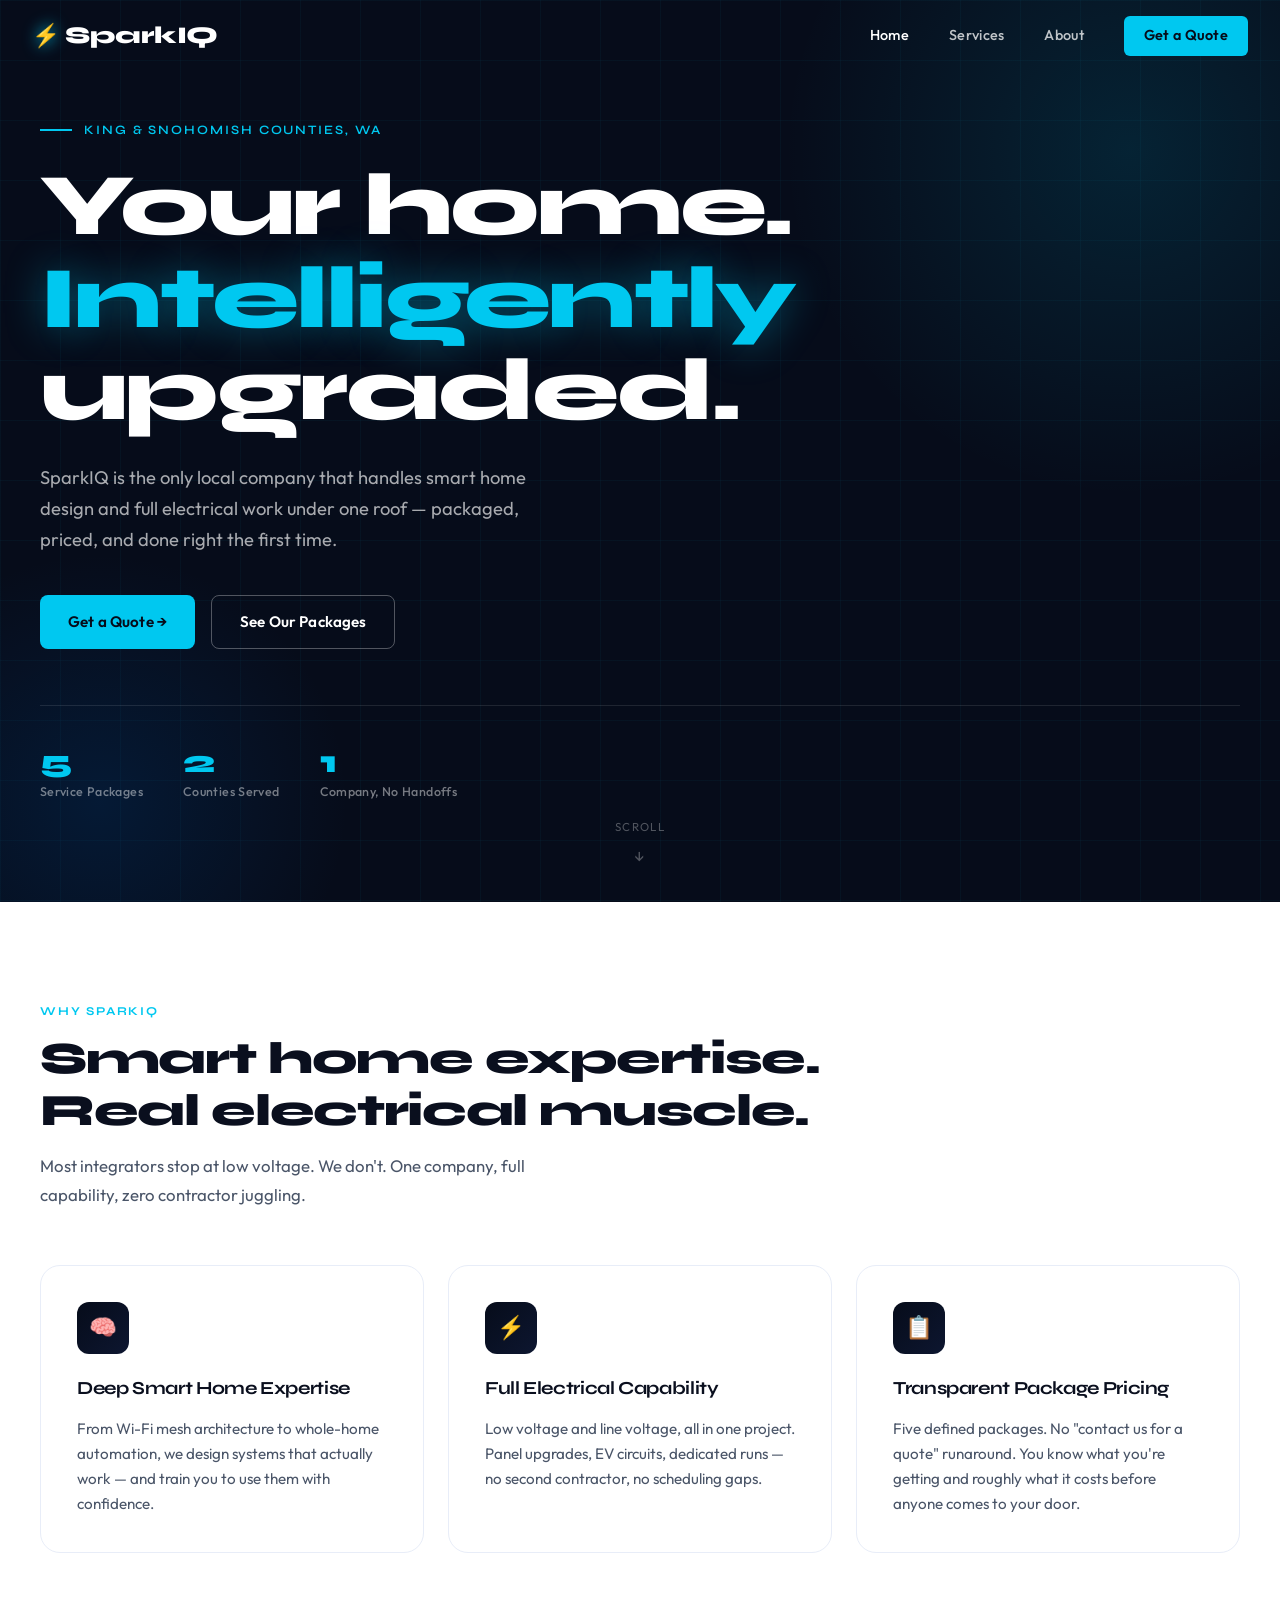
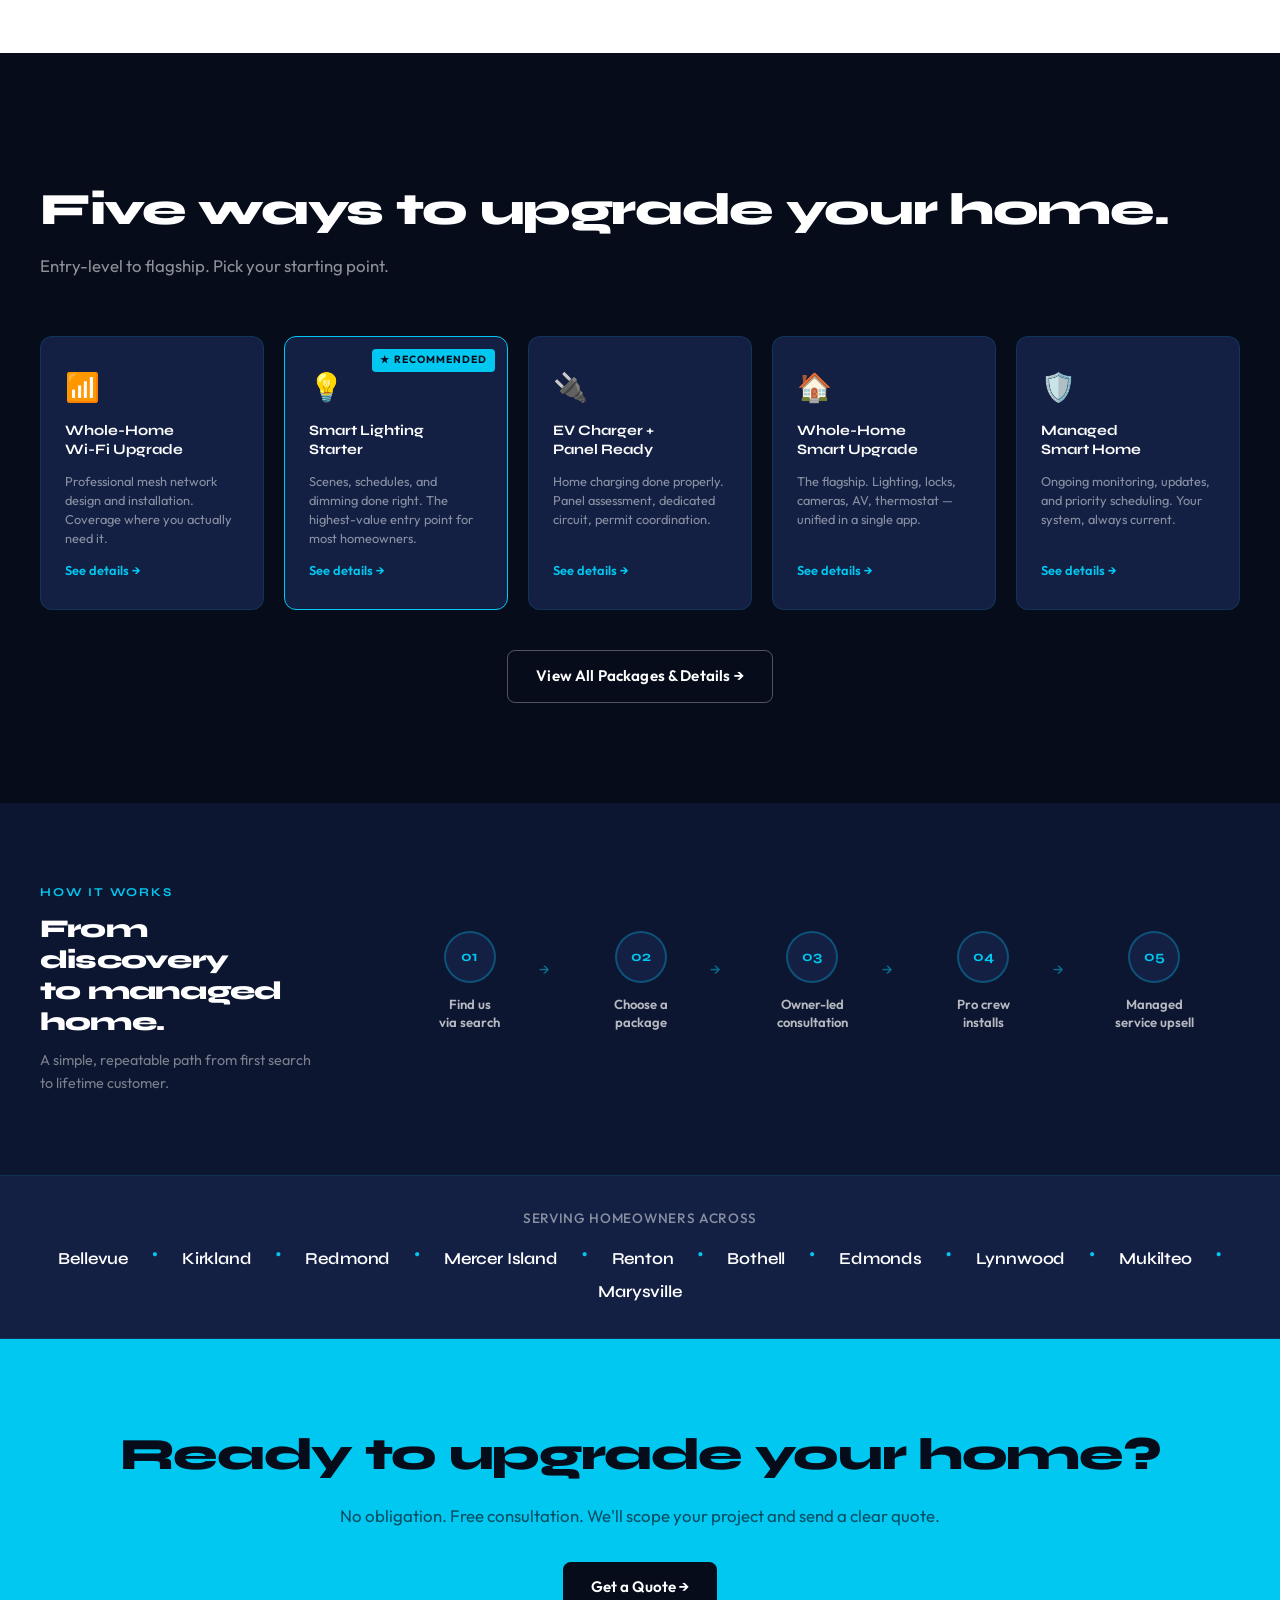
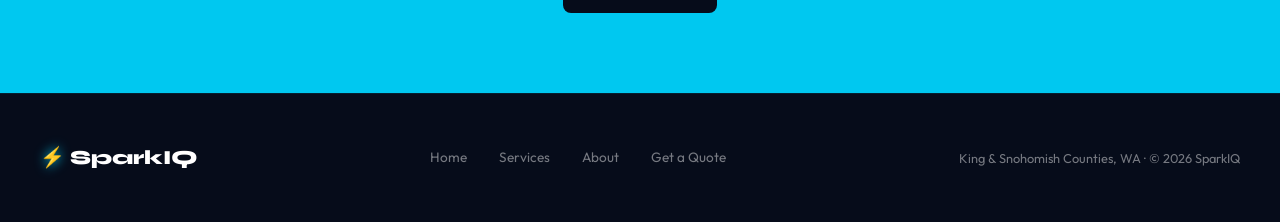
==== index.html @ ca8fcccd "Initial commit — SparkIQ concept site (4 pages)" ====
<!DOCTYPE html>
<html lang="en">
<head>
  <meta charset="UTF-8" />
  <meta name="viewport" content="width=device-width, initial-scale=1.0" />
  <title>SparkIQ — Smart Home Integration + Electrical | King & Snohomish Counties</title>
  <meta name="description" content="SparkIQ brings premium smart home integration and full electrical capability to King and Snohomish Counties, WA. Packaged offers, transparent pricing, one company." />
  <link rel="stylesheet" href="styles.css" />
  <style>
    /* Home-specific extras */
    .hero-home { min-height: 100vh; padding: 120px 2rem 100px; }
    .hero-stats {
      display: flex;
      gap: 2.5rem;
      margin-top: 3.5rem;
      padding-top: 2.5rem;
      border-top: 1px solid rgba(255,255,255,0.1);
      flex-wrap: wrap;
    }
    .hero-stat-item { text-align: left; }
    .hero-stat-num {
      font-family: var(--font-display);
      font-weight: 800;
      font-size: 2rem;
      color: var(--blue);
      letter-spacing: -0.04em;
      line-height: 1;
    }
    .hero-stat-label {
      font-size: 0.78rem;
      color: rgba(255,255,255,0.45);
      font-weight: 500;
      margin-top: 0.25rem;
      letter-spacing: 0.03em;
    }
    .hero-scroll-hint {
      position: absolute;
      bottom: 2rem;
      left: 50%;
      transform: translateX(-50%);
      display: flex;
      flex-direction: column;
      align-items: center;
      gap: 0.5rem;
      color: rgba(255,255,255,0.3);
      font-size: 0.72rem;
      letter-spacing: 0.12em;
      text-transform: uppercase;
      z-index: 2;
      animation: bounce 2s ease-in-out infinite;
    }
    .scroll-arrow { font-size: 1rem; }
    @keyframes bounce {
      0%, 100% { transform: translateX(-50%) translateY(0); }
      50% { transform: translateX(-50%) translateY(6px); }
    }
    .flow-section { padding: 80px 2rem; }
    .flow-section .container {
      display: grid;
      grid-template-columns: 280px 1fr;
      gap: 4rem;
      align-items: center;
    }
    .flow-intro h2 {
      font-family: var(--font-display);
      font-weight: 800;
      font-size: 1.6rem;
      color: var(--white);
      letter-spacing: -0.03em;
      margin-bottom: 0.75rem;
      line-height: 1.2;
    }
    .flow-intro p { font-size: 0.9rem; color: rgba(255,255,255,0.45); line-height: 1.6; }
    @media (max-width: 900px) {
      .flow-section .container { grid-template-columns: 1fr; gap: 2rem; }
    }
  </style>
</head>
<body>

<!-- ─── Navigation ─── -->
<nav class="nav scrolled">
  <a href="index.html" class="nav-logo">
    <span class="bolt">⚡</span>SparkIQ
  </a>
  <div class="nav-links">
    <a href="index.html" class="active">Home</a>
    <a href="services.html">Services</a>
    <a href="about.html">About</a>
    <a href="contact.html" class="nav-cta">Get a Quote</a>
  </div>
  <div class="hamburger" aria-label="Toggle menu">
    <span></span><span></span><span></span>
  </div>
</nav>

<!-- ─── Hero ─── -->
<section class="hero hero-home">
  <div class="hero-grid-bg"></div>
  <div class="hero-glow"></div>
  <div class="hero-glow-2"></div>
  <div class="hero-inner">
    <div class="hero-eyebrow">King &amp; Snohomish Counties, WA</div>
    <h1>Your home.<br><em>Intelligently</em><br>upgraded.</h1>
    <p class="hero-sub">SparkIQ is the only local company that handles smart home design and full electrical work under one roof — packaged, priced, and done right the first time.</p>
    <div class="hero-actions">
      <a href="contact.html" class="btn btn-primary">Get a Quote →</a>
      <a href="services.html" class="btn btn-outline">See Our Packages</a>
    </div>
    <div class="hero-stats">
      <div class="hero-stat-item">
        <div class="hero-stat-num">5</div>
        <div class="hero-stat-label">Service Packages</div>
      </div>
      <div class="hero-stat-item">
        <div class="hero-stat-num">2</div>
        <div class="hero-stat-label">Counties Served</div>
      </div>
      <div class="hero-stat-item">
        <div class="hero-stat-num">1</div>
        <div class="hero-stat-label">Company, No Handoffs</div>
      </div>
    </div>
  </div>
  <div class="hero-scroll-hint">
    <span>Scroll</span>
    <span class="scroll-arrow">↓</span>
  </div>
</section>

<!-- ─── Why SparkIQ ─── -->
<section class="section section-white">
  <div class="container">
    <div class="section-header">
      <div class="section-label reveal">Why SparkIQ</div>
      <h2 class="section-title reveal">Smart home expertise.<br>Real electrical muscle.</h2>
      <p class="section-sub reveal">Most integrators stop at low voltage. We don't. One company, full capability, zero contractor juggling.</p>
    </div>
    <div class="why-grid">
      <div class="why-card reveal reveal-delay-1">
        <div class="why-icon">🧠</div>
        <h3>Deep Smart Home Expertise</h3>
        <p>From Wi-Fi mesh architecture to whole-home automation, we design systems that actually work — and train you to use them with confidence.</p>
      </div>
      <div class="why-card reveal reveal-delay-2">
        <div class="why-icon">⚡</div>
        <h3>Full Electrical Capability</h3>
        <p>Low voltage and line voltage, all in one project. Panel upgrades, EV circuits, dedicated runs — no second contractor, no scheduling gaps.</p>
      </div>
      <div class="why-card reveal reveal-delay-3">
        <div class="why-icon">📋</div>
        <h3>Transparent Package Pricing</h3>
        <p>Five defined packages. No "contact us for a quote" runaround. You know what you're getting and roughly what it costs before anyone comes to your door.</p>
      </div>
    </div>
  </div>
</section>

<!-- ─── Package Teasers ─── -->
<section class="section section-dark">
  <div class="container">
    <div class="section-header">
      <div class="section-label reveal">Our Packages</div>
      <h2 class="section-title reveal">Five ways to upgrade your home.</h2>
      <p class="section-sub reveal">Entry-level to flagship. Pick your starting point.</p>
    </div>
    <div class="packages-teaser-grid">
      <div class="pkg-teaser-card reveal reveal-delay-1">
        <div class="pkg-icon">📶</div>
        <div class="pkg-name">Whole-Home<br>Wi-Fi Upgrade</div>
        <div class="pkg-desc">Professional mesh network design and installation. Coverage where you actually need it.</div>
        <a href="services.html" class="pkg-link">See details →</a>
      </div>
      <div class="pkg-teaser-card featured reveal reveal-delay-2">
        <div class="pkg-badge">★ Recommended</div>
        <div class="pkg-icon">💡</div>
        <div class="pkg-name">Smart Lighting<br>Starter</div>
        <div class="pkg-desc">Scenes, schedules, and dimming done right. The highest-value entry point for most homeowners.</div>
        <a href="services.html" class="pkg-link">See details →</a>
      </div>
      <div class="pkg-teaser-card reveal reveal-delay-3">
        <div class="pkg-icon">🔌</div>
        <div class="pkg-name">EV Charger +<br>Panel Ready</div>
        <div class="pkg-desc">Home charging done properly. Panel assessment, dedicated circuit, permit coordination.</div>
        <a href="services.html" class="pkg-link">See details →</a>
      </div>
      <div class="pkg-teaser-card reveal reveal-delay-4">
        <div class="pkg-icon">🏠</div>
        <div class="pkg-name">Whole-Home<br>Smart Upgrade</div>
        <div class="pkg-desc">The flagship. Lighting, locks, cameras, AV, thermostat — unified in a single app.</div>
        <a href="services.html" class="pkg-link">See details →</a>
      </div>
      <div class="pkg-teaser-card reveal reveal-delay-5">
        <div class="pkg-icon">🛡️</div>
        <div class="pkg-name">Managed<br>Smart Home</div>
        <div class="pkg-desc">Ongoing monitoring, updates, and priority scheduling. Your system, always current.</div>
        <a href="services.html" class="pkg-link">See details →</a>
      </div>
    </div>
    <div style="margin-top: 2.5rem; text-align: center;" class="reveal">
      <a href="services.html" class="btn btn-outline">View All Packages &amp; Details →</a>
    </div>
  </div>
</section>

<!-- ─── How It Works ─── -->
<section class="flow-section section-mid">
  <div class="container">
    <div class="flow-intro reveal">
      <div class="section-label" style="margin-bottom: 0.75rem;">How It Works</div>
      <h2>From discovery<br>to managed home.</h2>
      <p style="margin-top: 0.75rem;">A simple, repeatable path from first search to lifetime customer.</p>
    </div>
    <div class="flow-steps reveal">
      <div class="flow-step">
        <div class="flow-num">01</div>
        <div class="flow-label">Find us<br>via search</div>
      </div>
      <div class="flow-step">
        <div class="flow-num">02</div>
        <div class="flow-label">Choose a<br>package</div>
      </div>
      <div class="flow-step">
        <div class="flow-num">03</div>
        <div class="flow-label">Owner-led<br>consultation</div>
      </div>
      <div class="flow-step">
        <div class="flow-num">04</div>
        <div class="flow-label">Pro crew<br>installs</div>
      </div>
      <div class="flow-step">
        <div class="flow-num">05</div>
        <div class="flow-label">Managed<br>service upsell</div>
      </div>
    </div>
  </div>
</section>

<!-- ─── Service Area Strip ─── -->
<div class="proof-strip">
  <p>Serving homeowners across</p>
  <div class="cities">
    <span class="city">Bellevue</span><span class="city-dot">●</span>
    <span class="city">Kirkland</span><span class="city-dot">●</span>
    <span class="city">Redmond</span><span class="city-dot">●</span>
    <span class="city">Mercer Island</span><span class="city-dot">●</span>
    <span class="city">Renton</span><span class="city-dot">●</span>
    <span class="city">Bothell</span><span class="city-dot">●</span>
    <span class="city">Edmonds</span><span class="city-dot">●</span>
    <span class="city">Lynnwood</span><span class="city-dot">●</span>
    <span class="city">Mukilteo</span><span class="city-dot">●</span>
    <span class="city">Marysville</span>
  </div>
</div>

<!-- ─── CTA Band ─── -->
<div class="cta-band">
  <div class="container">
    <h2>Ready to upgrade your home?</h2>
    <p>No obligation. Free consultation. We'll scope your project and send a clear quote.</p>
    <a href="contact.html" class="btn btn-dark">Get a Quote →</a>
  </div>
</div>

<!-- ─── Footer ─── -->
<footer>
  <div class="footer-inner">
    <div class="footer-logo"><span class="bolt">⚡</span>SparkIQ</div>
    <div class="footer-links">
      <a href="index.html">Home</a>
      <a href="services.html">Services</a>
      <a href="about.html">About</a>
      <a href="contact.html">Get a Quote</a>
    </div>
    <div class="footer-copy">King &amp; Snohomish Counties, WA · © 2026 SparkIQ</div>
  </div>
</footer>

<script src="main.js"></script>
</body>
</html>
---- styles.css ----
@import url('https://fonts.googleapis.com/css2?family=Syne:wght@400;600;700;800&family=Outfit:wght@300;400;500;600&display=swap');

/* ─── CSS Variables ─── */
:root {
  --navy: #060C1A;
  --navy-mid: #0D1630;
  --navy-light: #132044;
  --blue: #00C8F0;
  --blue-dim: #0099BC;
  --blue-glow: rgba(0, 200, 240, 0.15);
  --blue-glow-strong: rgba(0, 200, 240, 0.3);
  --white: #FFFFFF;
  --off-white: #F4F7FF;
  --gray-light: #E8EDF8;
  --gray-mid: #94A3C0;
  --gray-dark: #4A5568;
  --text-dark: #0A0F1E;
  --font-display: 'Syne', sans-serif;
  --font-body: 'Outfit', sans-serif;
  --radius: 12px;
  --radius-lg: 20px;
  --transition: 0.25s cubic-bezier(0.4, 0, 0.2, 1);
}

/* ─── Reset ─── */
*, *::before, *::after { box-sizing: border-box; margin: 0; padding: 0; }
html { scroll-behavior: smooth; }
body {
  font-family: var(--font-body);
  font-size: 16px;
  line-height: 1.6;
  color: var(--text-dark);
  background: var(--white);
  overflow-x: hidden;
}
img { max-width: 100%; display: block; }
a { text-decoration: none; color: inherit; }
ul { list-style: none; }

/* ─── Navigation ─── */
.nav {
  position: fixed;
  top: 0; left: 0; right: 0;
  z-index: 1000;
  padding: 0 2rem;
  height: 72px;
  display: flex;
  align-items: center;
  justify-content: space-between;
  transition: background var(--transition), box-shadow var(--transition);
}
.nav.scrolled {
  background: rgba(6, 12, 26, 0.95);
  backdrop-filter: blur(16px);
  box-shadow: 0 1px 0 rgba(0, 200, 240, 0.1);
}
.nav-logo {
  font-family: var(--font-display);
  font-weight: 800;
  font-size: 1.5rem;
  color: var(--white);
  display: flex;
  align-items: center;
  gap: 0.35rem;
  letter-spacing: -0.02em;
}
.nav-logo .bolt {
  color: var(--blue);
  font-size: 1.4rem;
  filter: drop-shadow(0 0 8px var(--blue));
}
.nav-links {
  display: flex;
  align-items: center;
  gap: 2.5rem;
}
.nav-links a {
  font-size: 0.9rem;
  font-weight: 500;
  color: rgba(255,255,255,0.75);
  letter-spacing: 0.02em;
  transition: color var(--transition);
}
.nav-links a:hover, .nav-links a.active { color: var(--white); }
.nav-cta {
  background: var(--blue);
  color: var(--navy) !important;
  padding: 0.55rem 1.25rem;
  border-radius: 6px;
  font-weight: 600 !important;
  transition: background var(--transition), box-shadow var(--transition) !important;
}
.nav-cta:hover {
  background: #20D8FF !important;
  box-shadow: 0 0 20px var(--blue-glow-strong) !important;
  color: var(--navy) !important;
}
.hamburger {
  display: none;
  flex-direction: column;
  gap: 5px;
  cursor: pointer;
  padding: 4px;
}
.hamburger span {
  width: 24px; height: 2px;
  background: var(--white);
  border-radius: 2px;
  transition: transform var(--transition), opacity var(--transition);
}
.hamburger.open span:nth-child(1) { transform: rotate(45deg) translate(5px, 5px); }
.hamburger.open span:nth-child(2) { opacity: 0; }
.hamburger.open span:nth-child(3) { transform: rotate(-45deg) translate(5px, -5px); }

/* ─── Hero Sections ─── */
.hero {
  position: relative;
  background: var(--navy);
  color: var(--white);
  min-height: 100vh;
  display: flex;
  align-items: center;
  overflow: hidden;
  padding: 120px 2rem 80px;
}
.hero-inner {
  max-width: 1200px;
  margin: 0 auto;
  width: 100%;
  position: relative;
  z-index: 2;
}
.hero-grid-bg {
  position: absolute;
  inset: 0;
  background-image:
    linear-gradient(rgba(0, 200, 240, 0.04) 1px, transparent 1px),
    linear-gradient(90deg, rgba(0, 200, 240, 0.04) 1px, transparent 1px);
  background-size: 60px 60px;
  z-index: 1;
}
.hero-glow {
  position: absolute;
  top: -200px; right: -200px;
  width: 700px; height: 700px;
  background: radial-gradient(circle, rgba(0,200,240,0.12) 0%, transparent 70%);
  z-index: 1;
}
.hero-glow-2 {
  position: absolute;
  bottom: -150px; left: -150px;
  width: 500px; height: 500px;
  background: radial-gradient(circle, rgba(0,80,160,0.2) 0%, transparent 70%);
  z-index: 1;
}
.hero-eyebrow {
  font-family: var(--font-display);
  font-size: 0.8rem;
  font-weight: 600;
  letter-spacing: 0.15em;
  text-transform: uppercase;
  color: var(--blue);
  margin-bottom: 1.25rem;
  display: flex;
  align-items: center;
  gap: 0.75rem;
}
.hero-eyebrow::before {
  content: '';
  width: 32px; height: 2px;
  background: var(--blue);
  display: inline-block;
}
.hero h1 {
  font-family: var(--font-display);
  font-weight: 800;
  font-size: clamp(2.8rem, 7vw, 5.5rem);
  line-height: 1.05;
  letter-spacing: -0.03em;
  margin-bottom: 1.5rem;
  max-width: 800px;
}
.hero h1 em {
  font-style: normal;
  color: var(--blue);
  text-shadow: 0 0 40px rgba(0,200,240,0.4);
}
.hero-sub {
  font-size: 1.15rem;
  color: rgba(255,255,255,0.65);
  max-width: 520px;
  margin-bottom: 2.5rem;
  font-weight: 400;
  line-height: 1.7;
}
.hero-actions {
  display: flex;
  gap: 1rem;
  flex-wrap: wrap;
}

/* ─── Page Hero (sub-pages) ─── */
.page-hero {
  background: var(--navy);
  color: var(--white);
  padding: 140px 2rem 80px;
  position: relative;
  overflow: hidden;
  text-align: center;
}
.page-hero .hero-grid-bg { opacity: 0.5; }
.page-hero-inner { max-width: 700px; margin: 0 auto; position: relative; z-index: 2; }
.page-hero h1 {
  font-family: var(--font-display);
  font-weight: 800;
  font-size: clamp(2.2rem, 5vw, 3.8rem);
  line-height: 1.1;
  letter-spacing: -0.03em;
  margin-bottom: 1rem;
}
.page-hero h1 em { font-style: normal; color: var(--blue); }
.page-hero p {
  font-size: 1.1rem;
  color: rgba(255,255,255,0.6);
  font-weight: 400;
}

/* ─── Buttons ─── */
.btn {
  display: inline-flex;
  align-items: center;
  gap: 0.5rem;
  padding: 0.85rem 1.75rem;
  border-radius: 8px;
  font-family: var(--font-body);
  font-weight: 600;
  font-size: 0.95rem;
  cursor: pointer;
  border: none;
  transition: all var(--transition);
  letter-spacing: 0.01em;
}
.btn-primary {
  background: var(--blue);
  color: var(--navy);
}
.btn-primary:hover {
  background: #20D8FF;
  box-shadow: 0 0 30px var(--blue-glow-strong);
  transform: translateY(-1px);
}
.btn-outline {
  background: transparent;
  color: var(--white);
  border: 1.5px solid rgba(255,255,255,0.3);
}
.btn-outline:hover {
  border-color: var(--blue);
  color: var(--blue);
  background: var(--blue-glow);
}
.btn-dark {
  background: var(--navy);
  color: var(--white);
}
.btn-dark:hover {
  background: var(--navy-mid);
  box-shadow: 0 4px 20px rgba(0,0,0,0.3);
}

/* ─── Section Layouts ─── */
.section { padding: 100px 2rem; }
.section-dark {
  background: var(--navy);
  color: var(--white);
}
.section-mid {
  background: var(--navy-mid);
  color: var(--white);
}
.section-light { background: var(--off-white); }
.section-white { background: var(--white); }
.container { max-width: 1200px; margin: 0 auto; }
.section-label {
  font-family: var(--font-display);
  font-size: 0.75rem;
  font-weight: 700;
  letter-spacing: 0.15em;
  text-transform: uppercase;
  color: var(--blue);
  margin-bottom: 0.75rem;
}
.section-dark .section-label { color: var(--blue); }
.section-title {
  font-family: var(--font-display);
  font-weight: 800;
  font-size: clamp(1.8rem, 4vw, 2.8rem);
  letter-spacing: -0.03em;
  line-height: 1.15;
  margin-bottom: 1rem;
}
.section-dark .section-title { color: var(--white); }
.section-sub {
  font-size: 1.05rem;
  color: var(--gray-dark);
  max-width: 560px;
  line-height: 1.7;
}
.section-dark .section-sub { color: rgba(255,255,255,0.55); }
.section-header { margin-bottom: 3.5rem; }
.section-header.centered { text-align: center; }
.section-header.centered .section-sub { margin: 0 auto; }

/* ─── Why Cards (3-col) ─── */
.why-grid {
  display: grid;
  grid-template-columns: repeat(3, 1fr);
  gap: 1.5rem;
}
.why-card {
  background: var(--white);
  border: 1px solid var(--gray-light);
  border-radius: var(--radius-lg);
  padding: 2.25rem;
  transition: box-shadow var(--transition), transform var(--transition);
}
.why-card:hover {
  box-shadow: 0 8px 40px rgba(0,0,0,0.08);
  transform: translateY(-3px);
}
.why-icon {
  width: 52px; height: 52px;
  background: linear-gradient(135deg, var(--navy) 0%, var(--navy-mid) 100%);
  border-radius: 12px;
  display: flex;
  align-items: center;
  justify-content: center;
  margin-bottom: 1.25rem;
  font-size: 1.4rem;
}
.why-card h3 {
  font-family: var(--font-display);
  font-weight: 700;
  font-size: 1.15rem;
  margin-bottom: 0.75rem;
  letter-spacing: -0.02em;
}
.why-card p { color: var(--gray-dark); font-size: 0.95rem; line-height: 1.65; }

/* ─── Package Teaser Grid ─── */
.packages-teaser-grid {
  display: grid;
  grid-template-columns: repeat(3, 1fr);
  gap: 1.25rem;
}
@media (min-width: 1024px) {
  .packages-teaser-grid { grid-template-columns: repeat(5, 1fr); }
}
.pkg-teaser-card {
  background: var(--navy-light);
  border: 1px solid rgba(0,200,240,0.12);
  border-radius: var(--radius);
  padding: 1.75rem 1.5rem;
  display: flex;
  flex-direction: column;
  gap: 0.75rem;
  transition: all var(--transition);
  position: relative;
  overflow: hidden;
}
.pkg-teaser-card::before {
  content: '';
  position: absolute;
  inset: 0;
  background: linear-gradient(135deg, var(--blue-glow) 0%, transparent 60%);
  opacity: 0;
  transition: opacity var(--transition);
}
.pkg-teaser-card:hover { border-color: rgba(0,200,240,0.4); box-shadow: 0 0 30px var(--blue-glow); }
.pkg-teaser-card:hover::before { opacity: 1; }
.pkg-teaser-card.featured { border-color: var(--blue); }
.pkg-badge {
  position: absolute;
  top: 0.75rem; right: 0.75rem;
  background: var(--blue);
  color: var(--navy);
  font-size: 0.65rem;
  font-weight: 700;
  letter-spacing: 0.1em;
  text-transform: uppercase;
  padding: 0.2rem 0.5rem;
  border-radius: 4px;
}
.pkg-icon { font-size: 1.75rem; }
.pkg-name {
  font-family: var(--font-display);
  font-weight: 700;
  font-size: 0.9rem;
  color: var(--white);
  line-height: 1.3;
}
.pkg-desc { font-size: 0.8rem; color: rgba(255,255,255,0.5); line-height: 1.5; flex: 1; }
.pkg-link {
  font-size: 0.8rem;
  font-weight: 600;
  color: var(--blue);
  display: flex;
  align-items: center;
  gap: 0.3rem;
  transition: gap var(--transition);
}
.pkg-teaser-card:hover .pkg-link { gap: 0.6rem; }

/* ─── Flow Steps ─── */
.flow-steps {
  display: flex;
  align-items: center;
  gap: 0;
  overflow-x: auto;
  padding-bottom: 1rem;
}
.flow-step {
  display: flex;
  flex-direction: column;
  align-items: center;
  text-align: center;
  flex: 1;
  min-width: 140px;
  position: relative;
}
.flow-step + .flow-step::before {
  content: '→';
  position: absolute;
  left: -1rem;
  top: 26px;
  color: var(--blue);
  font-size: 1rem;
  opacity: 0.5;
}
.flow-num {
  width: 52px; height: 52px;
  background: var(--navy-light);
  border: 2px solid rgba(0,200,240,0.3);
  border-radius: 50%;
  display: flex;
  align-items: center;
  justify-content: center;
  font-family: var(--font-display);
  font-weight: 700;
  font-size: 0.9rem;
  color: var(--blue);
  margin-bottom: 0.75rem;
}
.flow-label {
  font-size: 0.82rem;
  font-weight: 600;
  color: rgba(255,255,255,0.7);
  line-height: 1.4;
}

/* ─── Social Proof Banner ─── */
.proof-strip {
  background: var(--navy-light);
  border-top: 1px solid rgba(0,200,240,0.1);
  border-bottom: 1px solid rgba(0,200,240,0.1);
  padding: 2rem 2rem;
  text-align: center;
}
.proof-strip p {
  font-size: 0.85rem;
  font-weight: 500;
  color: rgba(255,255,255,0.5);
  letter-spacing: 0.05em;
  text-transform: uppercase;
}
.proof-strip .cities {
  display: flex;
  flex-wrap: wrap;
  justify-content: center;
  gap: 0.4rem 1.5rem;
  margin-top: 1rem;
}
.proof-strip .city {
  font-family: var(--font-display);
  font-weight: 600;
  font-size: 1.05rem;
  color: var(--white);
  letter-spacing: -0.01em;
}
.proof-strip .city-dot {
  font-size: 0.6rem;
  color: var(--blue);
  vertical-align: middle;
}

/* ─── CTA Band ─── */
.cta-band {
  background: var(--blue);
  padding: 80px 2rem;
  text-align: center;
}
.cta-band h2 {
  font-family: var(--font-display);
  font-weight: 800;
  font-size: clamp(1.8rem, 4vw, 2.8rem);
  color: var(--navy);
  letter-spacing: -0.03em;
  margin-bottom: 0.75rem;
}
.cta-band p {
  color: rgba(6,12,26,0.65);
  font-size: 1.05rem;
  margin-bottom: 2rem;
}

/* ─── Services Page ─── */
.service-grid {
  display: grid;
  grid-template-columns: repeat(auto-fill, minmax(340px, 1fr));
  gap: 1.5rem;
}
.service-card {
  background: var(--white);
  border: 1px solid var(--gray-light);
  border-radius: var(--radius-lg);
  padding: 2.25rem;
  display: flex;
  flex-direction: column;
  gap: 1.25rem;
  transition: all var(--transition);
  position: relative;
  overflow: hidden;
}
.service-card::after {
  content: '';
  position: absolute;
  bottom: 0; left: 0; right: 0;
  height: 3px;
  background: var(--blue);
  transform: scaleX(0);
  transform-origin: left;
  transition: transform var(--transition);
}
.service-card:hover { box-shadow: 0 12px 50px rgba(0,0,0,0.1); transform: translateY(-4px); }
.service-card:hover::after { transform: scaleX(1); }
.service-card.featured {
  border-color: var(--blue);
  box-shadow: 0 0 0 1px var(--blue), 0 8px 40px rgba(0,200,240,0.1);
}
.service-card.featured::after { transform: scaleX(1); }
.service-card-header { display: flex; align-items: flex-start; justify-content: space-between; gap: 1rem; }
.service-icon {
  width: 56px; height: 56px;
  background: linear-gradient(135deg, var(--navy) 0%, var(--navy-mid) 100%);
  border-radius: 14px;
  display: flex;
  align-items: center;
  justify-content: center;
  font-size: 1.6rem;
  flex-shrink: 0;
}
.service-badge {
  background: var(--blue);
  color: var(--navy);
  font-size: 0.65rem;
  font-weight: 700;
  letter-spacing: 0.1em;
  text-transform: uppercase;
  padding: 0.25rem 0.6rem;
  border-radius: 4px;
  white-space: nowrap;
}
.service-card h3 {
  font-family: var(--font-display);
  font-weight: 700;
  font-size: 1.2rem;
  letter-spacing: -0.02em;
  color: var(--text-dark);
}
.service-card .target-label {
  font-size: 0.8rem;
  font-weight: 500;
  color: var(--gray-mid);
  display: flex;
  align-items: center;
  gap: 0.4rem;
}
.service-card .target-label::before {
  content: '→';
  color: var(--blue);
}
.service-includes {
  display: flex;
  flex-direction: column;
  gap: 0.5rem;
  flex: 1;
}
.service-includes li {
  display: flex;
  align-items: flex-start;
  gap: 0.6rem;
  font-size: 0.9rem;
  color: var(--gray-dark);
  line-height: 1.4;
}
.service-includes li::before {
  content: '✓';
  color: var(--blue);
  font-weight: 700;
  font-size: 0.85rem;
  margin-top: 0.05rem;
  flex-shrink: 0;
}
.service-price {
  padding: 1rem;
  background: var(--off-white);
  border-radius: 8px;
  display: flex;
  align-items: center;
  justify-content: space-between;
  gap: 1rem;
}
.service-price-label {
  font-size: 0.8rem;
  color: var(--gray-mid);
  font-weight: 500;
}
.service-price-val {
  font-family: var(--font-display);
  font-weight: 700;
  font-size: 0.9rem;
  color: var(--gray-dark);
}
.pricing-note {
  background: var(--navy);
  border-radius: var(--radius-lg);
  padding: 2rem 2.5rem;
  display: flex;
  align-items: center;
  gap: 2rem;
  margin-top: 2.5rem;
}
.pricing-note-icon { font-size: 2rem; flex-shrink: 0; }
.pricing-note h4 {
  font-family: var(--font-display);
  font-weight: 700;
  color: var(--white);
  margin-bottom: 0.35rem;
}
.pricing-note p { color: rgba(255,255,255,0.55); font-size: 0.9rem; }
.advantage-note {
  background: linear-gradient(135deg, var(--navy) 0%, var(--navy-mid) 100%);
  border: 1px solid rgba(0,200,240,0.2);
  border-radius: var(--radius-lg);
  padding: 2rem 2.5rem;
  margin-top: 2rem;
  color: var(--white);
}
.advantage-note h4 {
  font-family: var(--font-display);
  font-weight: 700;
  font-size: 1.05rem;
  margin-bottom: 0.5rem;
  color: var(--blue);
}
.advantage-note p { font-size: 0.95rem; color: rgba(255,255,255,0.65); line-height: 1.6; }

/* ─── About Page ─── */
.story-grid {
  display: grid;
  grid-template-columns: 1fr 1fr;
  gap: 5rem;
  align-items: center;
}
.story-text h2 {
  font-family: var(--font-display);
  font-weight: 800;
  font-size: clamp(1.8rem, 3.5vw, 2.4rem);
  letter-spacing: -0.03em;
  line-height: 1.2;
  margin-bottom: 1.25rem;
}
.story-text h2 em { font-style: normal; color: var(--blue); }
.story-text p {
  color: var(--gray-dark);
  line-height: 1.8;
  margin-bottom: 1rem;
  font-size: 1rem;
}
.mission-callout {
  background: var(--navy);
  border-left: 3px solid var(--blue);
  border-radius: 0 var(--radius) var(--radius) 0;
  padding: 1.5rem 1.75rem;
  margin-top: 1.5rem;
}
.mission-callout p {
  color: rgba(255,255,255,0.75);
  font-style: italic;
  font-size: 1rem;
  line-height: 1.65;
  margin: 0;
}
.story-visual {
  display: grid;
  grid-template-columns: 1fr 1fr;
  gap: 1rem;
}
.story-stat {
  background: var(--off-white);
  border-radius: var(--radius);
  padding: 1.75rem;
  text-align: center;
  transition: box-shadow var(--transition), transform var(--transition);
}
.story-stat:hover { box-shadow: 0 8px 30px rgba(0,0,0,0.08); transform: translateY(-3px); }
.story-stat:first-child {
  grid-column: 1 / -1;
  background: var(--navy);
  color: var(--white);
}
.stat-num {
  font-family: var(--font-display);
  font-weight: 800;
  font-size: 2.2rem;
  color: var(--blue);
  letter-spacing: -0.04em;
  line-height: 1;
  margin-bottom: 0.35rem;
}
.story-stat:first-child .stat-num { font-size: 2.8rem; }
.stat-label {
  font-size: 0.82rem;
  font-weight: 500;
  color: var(--gray-dark);
  line-height: 1.35;
}
.story-stat:first-child .stat-label { color: rgba(255,255,255,0.55); }
.coverage-grid {
  display: grid;
  grid-template-columns: 1fr 1fr;
  gap: 1.5rem;
}
.coverage-card {
  background: var(--navy-light);
  border: 1px solid rgba(0,200,240,0.12);
  border-radius: var(--radius-lg);
  padding: 2rem;
}
.coverage-card h4 {
  font-family: var(--font-display);
  font-weight: 700;
  font-size: 1.1rem;
  color: var(--white);
  margin-bottom: 0.5rem;
  display: flex;
  align-items: center;
  gap: 0.5rem;
}
.coverage-card h4 span { color: var(--blue); font-size: 1.1rem; }
.coverage-card p {
  font-size: 0.9rem;
  color: rgba(255,255,255,0.5);
  line-height: 1.5;
}
.coverage-cities {
  display: flex;
  flex-wrap: wrap;
  gap: 0.5rem;
  margin-top: 0.75rem;
}
.city-chip {
  background: rgba(0,200,240,0.08);
  border: 1px solid rgba(0,200,240,0.2);
  border-radius: 20px;
  padding: 0.25rem 0.75rem;
  font-size: 0.8rem;
  font-weight: 500;
  color: rgba(255,255,255,0.7);
}
.advantage-grid {
  display: grid;
  grid-template-columns: repeat(3, 1fr);
  gap: 1.5rem;
}
.advantage-card {
  background: var(--white);
  border: 1px solid var(--gray-light);
  border-radius: var(--radius-lg);
  padding: 2rem;
  transition: all var(--transition);
}
.advantage-card:hover {
  box-shadow: 0 8px 40px rgba(0,0,0,0.08);
  transform: translateY(-3px);
  border-color: var(--blue);
}
.adv-icon {
  font-size: 2rem;
  margin-bottom: 1rem;
}
.advantage-card h4 {
  font-family: var(--font-display);
  font-weight: 700;
  font-size: 1rem;
  margin-bottom: 0.5rem;
  letter-spacing: -0.01em;
}
.advantage-card p { font-size: 0.9rem; color: var(--gray-dark); line-height: 1.6; }

/* ─── Contact Page ─── */
.contact-layout {
  display: grid;
  grid-template-columns: 2fr 1fr;
  gap: 3rem;
  align-items: start;
}
.contact-form-wrap {
  background: var(--white);
  border: 1px solid var(--gray-light);
  border-radius: var(--radius-lg);
  padding: 2.5rem;
  box-shadow: 0 4px 30px rgba(0,0,0,0.05);
}
.form-group { margin-bottom: 1.25rem; }
.form-row { display: grid; grid-template-columns: 1fr 1fr; gap: 1.25rem; }
label {
  display: block;
  font-size: 0.85rem;
  font-weight: 600;
  color: var(--text-dark);
  margin-bottom: 0.4rem;
  letter-spacing: 0.01em;
}
input, select, textarea {
  width: 100%;
  padding: 0.75rem 1rem;
  border: 1.5px solid var(--gray-light);
  border-radius: 8px;
  font-family: var(--font-body);
  font-size: 0.95rem;
  color: var(--text-dark);
  background: var(--off-white);
  transition: border-color var(--transition), box-shadow var(--transition);
  outline: none;
  appearance: none;
}
input:focus, select:focus, textarea:focus {
  border-color: var(--blue);
  box-shadow: 0 0 0 3px var(--blue-glow);
  background: var(--white);
}
textarea { resize: vertical; min-height: 120px; }
select {
  background-image: url("data:image/svg+xml,%3Csvg xmlns='http://www.w3.org/2000/svg' width='12' height='8' viewBox='0 0 12 8'%3E%3Cpath d='M1 1l5 5 5-5' stroke='%2394A3C0' stroke-width='1.5' fill='none' stroke-linecap='round'/%3E%3C/svg%3E");
  background-repeat: no-repeat;
  background-position: right 1rem center;
  padding-right: 2.5rem;
  cursor: pointer;
}
.form-submit { width: 100%; justify-content: center; font-size: 1rem; padding: 1rem; }
.contact-sidebar { display: flex; flex-direction: column; gap: 1.25rem; }
.sidebar-card {
  background: var(--navy);
  border-radius: var(--radius-lg);
  padding: 1.75rem;
  color: var(--white);
}
.sidebar-card h4 {
  font-family: var(--font-display);
  font-weight: 700;
  font-size: 1rem;
  color: var(--blue);
  margin-bottom: 1rem;
}
.expect-list { display: flex; flex-direction: column; gap: 0.75rem; }
.expect-item {
  display: flex;
  align-items: flex-start;
  gap: 0.75rem;
  font-size: 0.9rem;
  color: rgba(255,255,255,0.7);
  line-height: 1.5;
}
.expect-num {
  width: 22px; height: 22px;
  background: var(--blue);
  color: var(--navy);
  border-radius: 50%;
  display: flex;
  align-items: center;
  justify-content: center;
  font-weight: 700;
  font-size: 0.7rem;
  flex-shrink: 0;
  margin-top: 0.1rem;
}

/* ─── Footer ─── */
footer {
  background: var(--navy);
  border-top: 1px solid rgba(0,200,240,0.1);
  padding: 3rem 2rem;
  color: rgba(255,255,255,0.45);
}
.footer-inner {
  max-width: 1200px;
  margin: 0 auto;
  display: flex;
  align-items: center;
  justify-content: space-between;
  gap: 2rem;
  flex-wrap: wrap;
}
.footer-logo {
  font-family: var(--font-display);
  font-weight: 800;
  font-size: 1.25rem;
  color: var(--white);
  display: flex;
  align-items: center;
  gap: 0.3rem;
}
.footer-logo .bolt { color: var(--blue); filter: drop-shadow(0 0 6px var(--blue)); }
.footer-links { display: flex; gap: 2rem; }
.footer-links a { font-size: 0.85rem; color: rgba(255,255,255,0.45); transition: color var(--transition); }
.footer-links a:hover { color: var(--white); }
.footer-copy { font-size: 0.8rem; }

/* ─── Scroll Animations ─── */
.reveal {
  opacity: 0;
  transform: translateY(28px);
  transition: opacity 0.65s cubic-bezier(0.4, 0, 0.2, 1), transform 0.65s cubic-bezier(0.4, 0, 0.2, 1);
}
.reveal.visible { opacity: 1; transform: none; }
.reveal-delay-1 { transition-delay: 0.1s; }
.reveal-delay-2 { transition-delay: 0.2s; }
.reveal-delay-3 { transition-delay: 0.3s; }
.reveal-delay-4 { transition-delay: 0.4s; }
.reveal-delay-5 { transition-delay: 0.5s; }

/* ─── Responsive ─── */
@media (max-width: 1024px) {
  .why-grid { grid-template-columns: 1fr 1fr; }
  .packages-teaser-grid { grid-template-columns: repeat(3, 1fr); }
  .advantage-grid { grid-template-columns: 1fr 1fr; }
  .story-grid { grid-template-columns: 1fr; gap: 3rem; }
}
@media (max-width: 768px) {
  .nav-links { display: none; position: fixed; top: 72px; left: 0; right: 0; background: var(--navy); flex-direction: column; gap: 0; padding: 1.5rem; border-top: 1px solid rgba(255,255,255,0.08); }
  .nav-links.open { display: flex; }
  .nav-links a { padding: 0.75rem 0; border-bottom: 1px solid rgba(255,255,255,0.05); }
  .nav-links a:last-child { border-bottom: none; }
  .hamburger { display: flex; }
  .why-grid { grid-template-columns: 1fr; }
  .packages-teaser-grid { grid-template-columns: 1fr 1fr; }
  .coverage-grid { grid-template-columns: 1fr; }
  .advantage-grid { grid-template-columns: 1fr; }
  .contact-layout { grid-template-columns: 1fr; }
  .form-row { grid-template-columns: 1fr; }
  .story-visual { grid-template-columns: 1fr 1fr; }
  .footer-inner { flex-direction: column; align-items: flex-start; gap: 1.5rem; }
  .flow-steps { gap: 1rem; }
  .flow-step + .flow-step::before { display: none; }
  .service-grid { grid-template-columns: 1fr; }
  .pricing-note { flex-direction: column; text-align: center; }
}
@media (max-width: 480px) {
  .packages-teaser-grid { grid-template-columns: 1fr; }
  .hero-actions { flex-direction: column; }
  .story-visual { grid-template-columns: 1fr; }
}
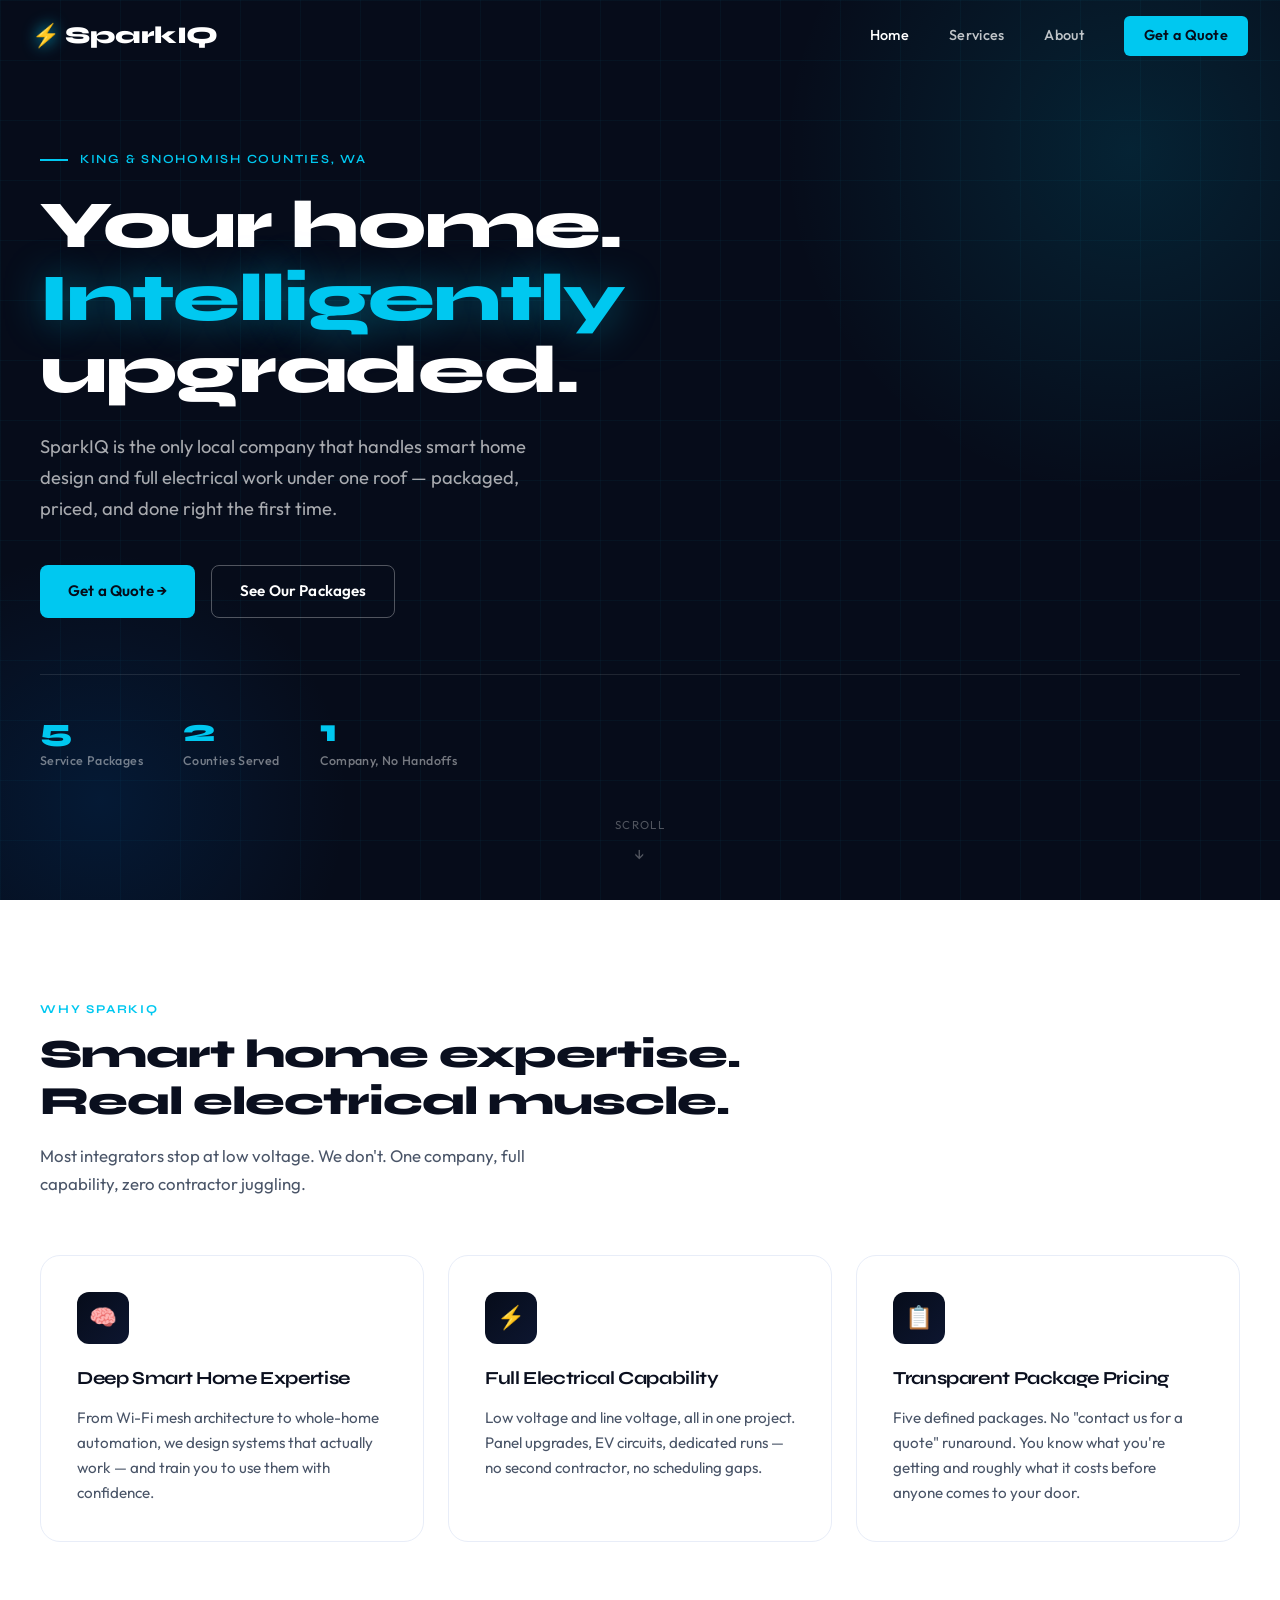
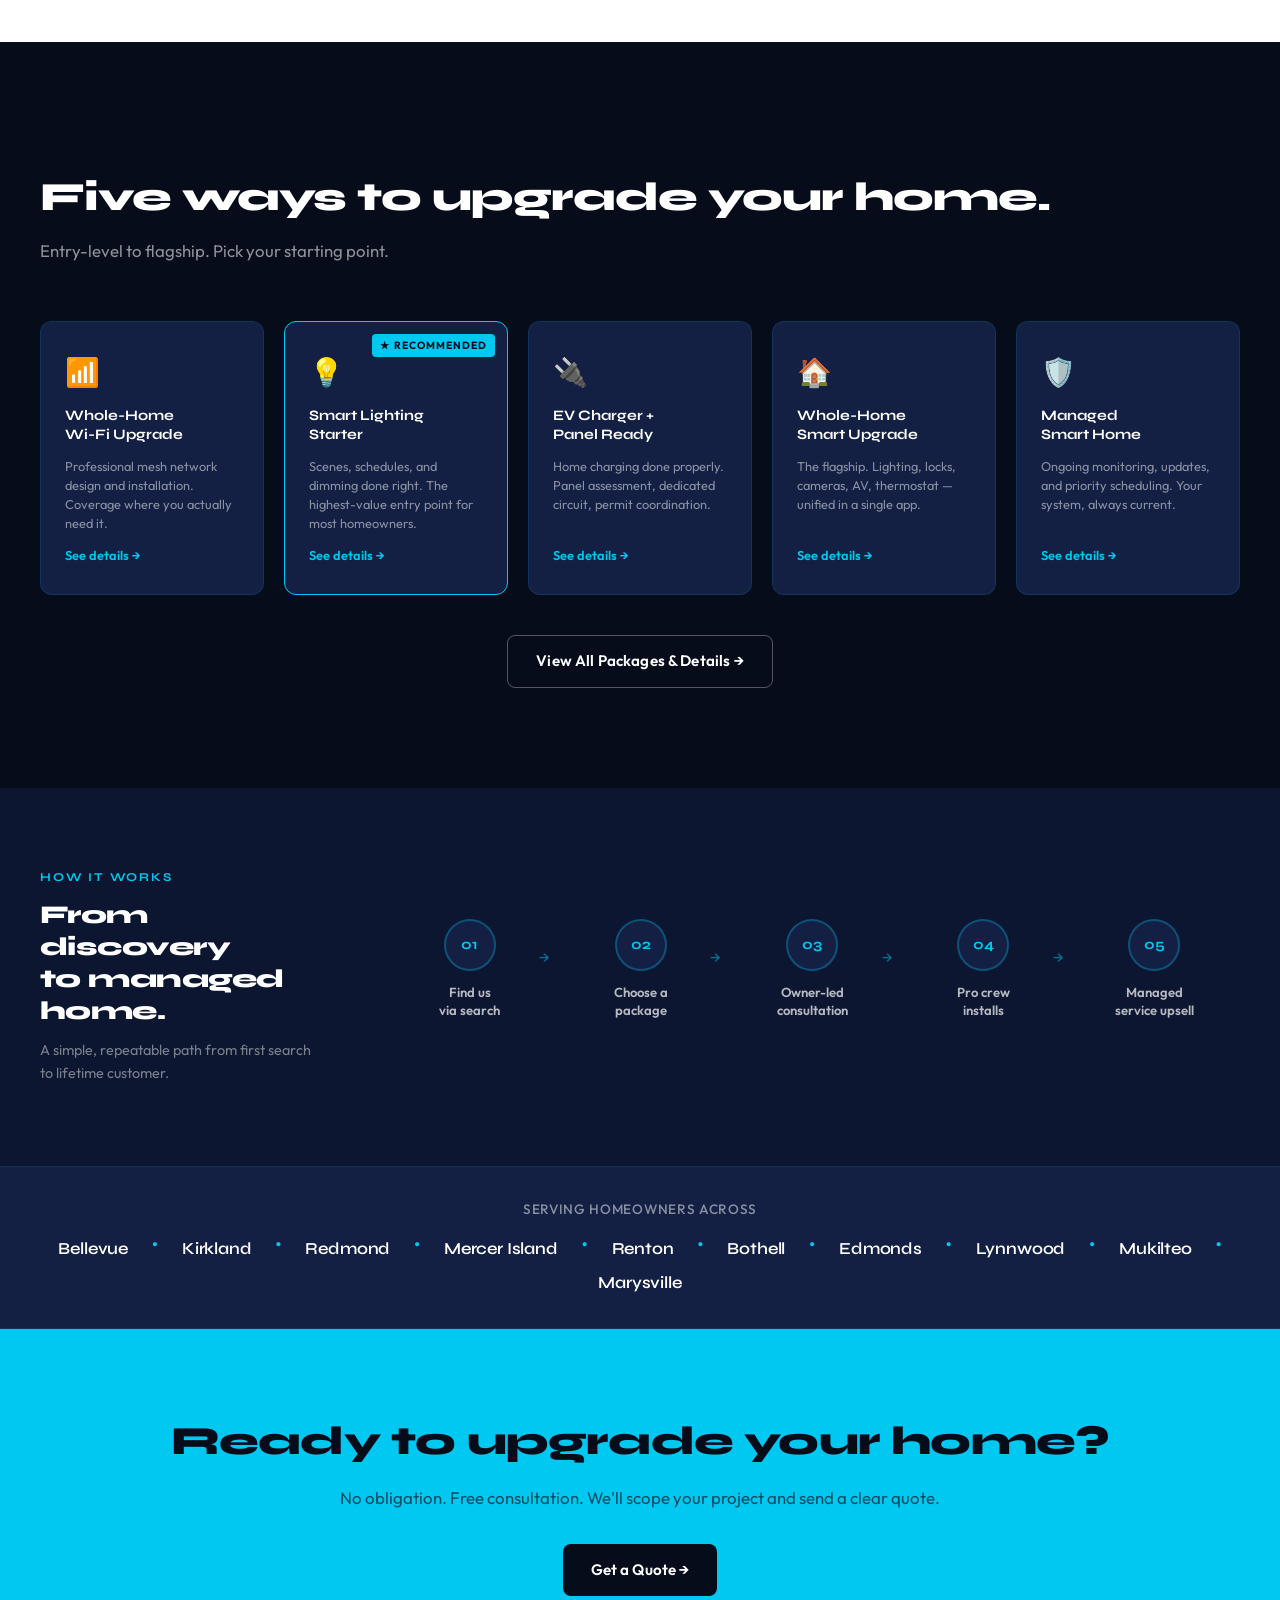
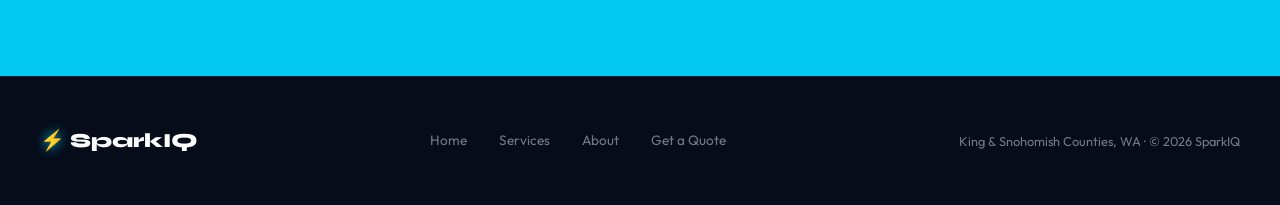
==== commit 4eafcd1d: "Improve typography readability and fix layout issues - Reduce hero h1 from clamp(2.8rem,7vw,5.5rem) " ====
--- a/index.html
+++ b/index.html
@@ -64,14 +64,15 @@
     .flow-intro h2 {
       font-family: var(--font-display);
       font-weight: 800;
-      font-size: 1.6rem;
+      font-size: clamp(1.3rem, 3vw, 1.6rem);
       color: var(--white);
-      letter-spacing: -0.03em;
+      letter-spacing: -0.02em;
       margin-bottom: 0.75rem;
-      line-height: 1.2;
+      line-height: 1.25;
     }
     .flow-intro p { font-size: 0.9rem; color: rgba(255,255,255,0.45); line-height: 1.6; }
     @media (max-width: 900px) {
+      .flow-section { padding: 60px 1.5rem; }
       .flow-section .container { grid-template-columns: 1fr; gap: 2rem; }
     }
   </style>
--- a/styles.css
+++ b/styles.css
@@ -36,6 +36,7 @@
 img { max-width: 100%; display: block; }
 a { text-decoration: none; color: inherit; }
 ul { list-style: none; }
+h1, h2, h3 { overflow-wrap: break-word; word-break: break-word; }
 
 /* ─── Navigation ─── */
 .nav {
@@ -155,28 +156,31 @@
 }
 .hero-eyebrow {
   font-family: var(--font-display);
-  font-size: 0.8rem;
+  font-size: 0.78rem;
   font-weight: 600;
-  letter-spacing: 0.15em;
+  letter-spacing: 0.14em;
   text-transform: uppercase;
   color: var(--blue);
   margin-bottom: 1.25rem;
   display: flex;
   align-items: center;
+  flex-wrap: wrap;
   gap: 0.75rem;
 }
 .hero-eyebrow::before {
   content: '';
-  width: 32px; height: 2px;
+  width: 28px; height: 2px;
   background: var(--blue);
   display: inline-block;
+  flex-shrink: 0;
+  margin-top: 0.1rem;
 }
 .hero h1 {
   font-family: var(--font-display);
   font-weight: 800;
-  font-size: clamp(2.8rem, 7vw, 5.5rem);
-  line-height: 1.05;
-  letter-spacing: -0.03em;
+  font-size: clamp(1.85rem, 5.5vw, 4.2rem);
+  line-height: 1.08;
+  letter-spacing: -0.02em;
   margin-bottom: 1.5rem;
   max-width: 800px;
 }
@@ -213,9 +217,9 @@
 .page-hero h1 {
   font-family: var(--font-display);
   font-weight: 800;
-  font-size: clamp(2.2rem, 5vw, 3.8rem);
-  line-height: 1.1;
-  letter-spacing: -0.03em;
+  font-size: clamp(1.7rem, 4.5vw, 3.2rem);
+  line-height: 1.12;
+  letter-spacing: -0.02em;
   margin-bottom: 1rem;
 }
 .page-hero h1 em { font-style: normal; color: var(--blue); }
@@ -294,9 +298,9 @@
 .section-title {
   font-family: var(--font-display);
   font-weight: 800;
-  font-size: clamp(1.8rem, 4vw, 2.8rem);
-  letter-spacing: -0.03em;
-  line-height: 1.15;
+  font-size: clamp(1.65rem, 3.5vw, 2.5rem);
+  letter-spacing: -0.025em;
+  line-height: 1.18;
   margin-bottom: 1rem;
 }
 .section-dark .section-title { color: var(--white); }
@@ -502,9 +506,9 @@
 .cta-band h2 {
   font-family: var(--font-display);
   font-weight: 800;
-  font-size: clamp(1.8rem, 4vw, 2.8rem);
+  font-size: clamp(1.65rem, 3.5vw, 2.5rem);
   color: var(--navy);
-  letter-spacing: -0.03em;
+  letter-spacing: -0.02em;
   margin-bottom: 0.75rem;
 }
 .cta-band p {
@@ -516,8 +520,12 @@
 /* ─── Services Page ─── */
 .service-grid {
   display: grid;
-  grid-template-columns: repeat(auto-fill, minmax(340px, 1fr));
+  grid-template-columns: repeat(2, 1fr);
   gap: 1.5rem;
+}
+/* 5th card (Managed) spans full width — intentional "premium tier" treatment */
+.service-card:last-child {
+  grid-column: 1 / -1;
 }
 .service-card {
   background: var(--white);
@@ -619,6 +627,7 @@
   align-items: center;
   justify-content: space-between;
   gap: 1rem;
+  flex-wrap: wrap;
 }
 .service-price-label {
   font-size: 0.8rem;
@@ -675,9 +684,9 @@
 .story-text h2 {
   font-family: var(--font-display);
   font-weight: 800;
-  font-size: clamp(1.8rem, 3.5vw, 2.4rem);
-  letter-spacing: -0.03em;
-  line-height: 1.2;
+  font-size: clamp(1.6rem, 3vw, 2.2rem);
+  letter-spacing: -0.02em;
+  line-height: 1.22;
   margin-bottom: 1.25rem;
 }
 .story-text h2 em { font-style: normal; color: var(--blue); }
@@ -940,6 +949,22 @@
 .reveal-delay-4 { transition-delay: 0.4s; }
 .reveal-delay-5 { transition-delay: 0.5s; }
 
+/* ─── Desktop: full-width last service card — horizontal layout ─── */
+@media (min-width: 769px) {
+  .service-card:last-child {
+    flex-direction: row;
+    align-items: flex-start;
+    gap: 2.5rem;
+  }
+  .service-card:last-child .service-includes { flex: 1; }
+  .service-card:last-child .service-price {
+    flex-direction: column;
+    align-items: stretch;
+    min-width: 220px;
+    flex-shrink: 0;
+  }
+}
+
 /* ─── Responsive ─── */
 @media (max-width: 1024px) {
   .why-grid { grid-template-columns: 1fr 1fr; }
@@ -948,6 +973,9 @@
   .story-grid { grid-template-columns: 1fr; gap: 3rem; }
 }
 @media (max-width: 768px) {
+  .section { padding: 70px 1.5rem; }
+  .cta-band { padding: 60px 1.5rem; }
+  .page-hero { padding: 110px 1.5rem 60px; }
   .nav-links { display: none; position: fixed; top: 72px; left: 0; right: 0; background: var(--navy); flex-direction: column; gap: 0; padding: 1.5rem; border-top: 1px solid rgba(255,255,255,0.08); }
   .nav-links.open { display: flex; }
   .nav-links a { padding: 0.75rem 0; border-bottom: 1px solid rgba(255,255,255,0.05); }
@@ -963,7 +991,10 @@
   .footer-inner { flex-direction: column; align-items: flex-start; gap: 1.5rem; }
   .flow-steps { gap: 1rem; }
   .flow-step + .flow-step::before { display: none; }
+  /* Service grid: single col on mobile, reset last-child span */
   .service-grid { grid-template-columns: 1fr; }
+  .service-card:last-child { grid-column: auto; flex-direction: column; }
+  .service-card:last-child .service-price { flex-direction: row; min-width: unset; }
   .pricing-note { flex-direction: column; text-align: center; }
 }
 @media (max-width: 480px) {
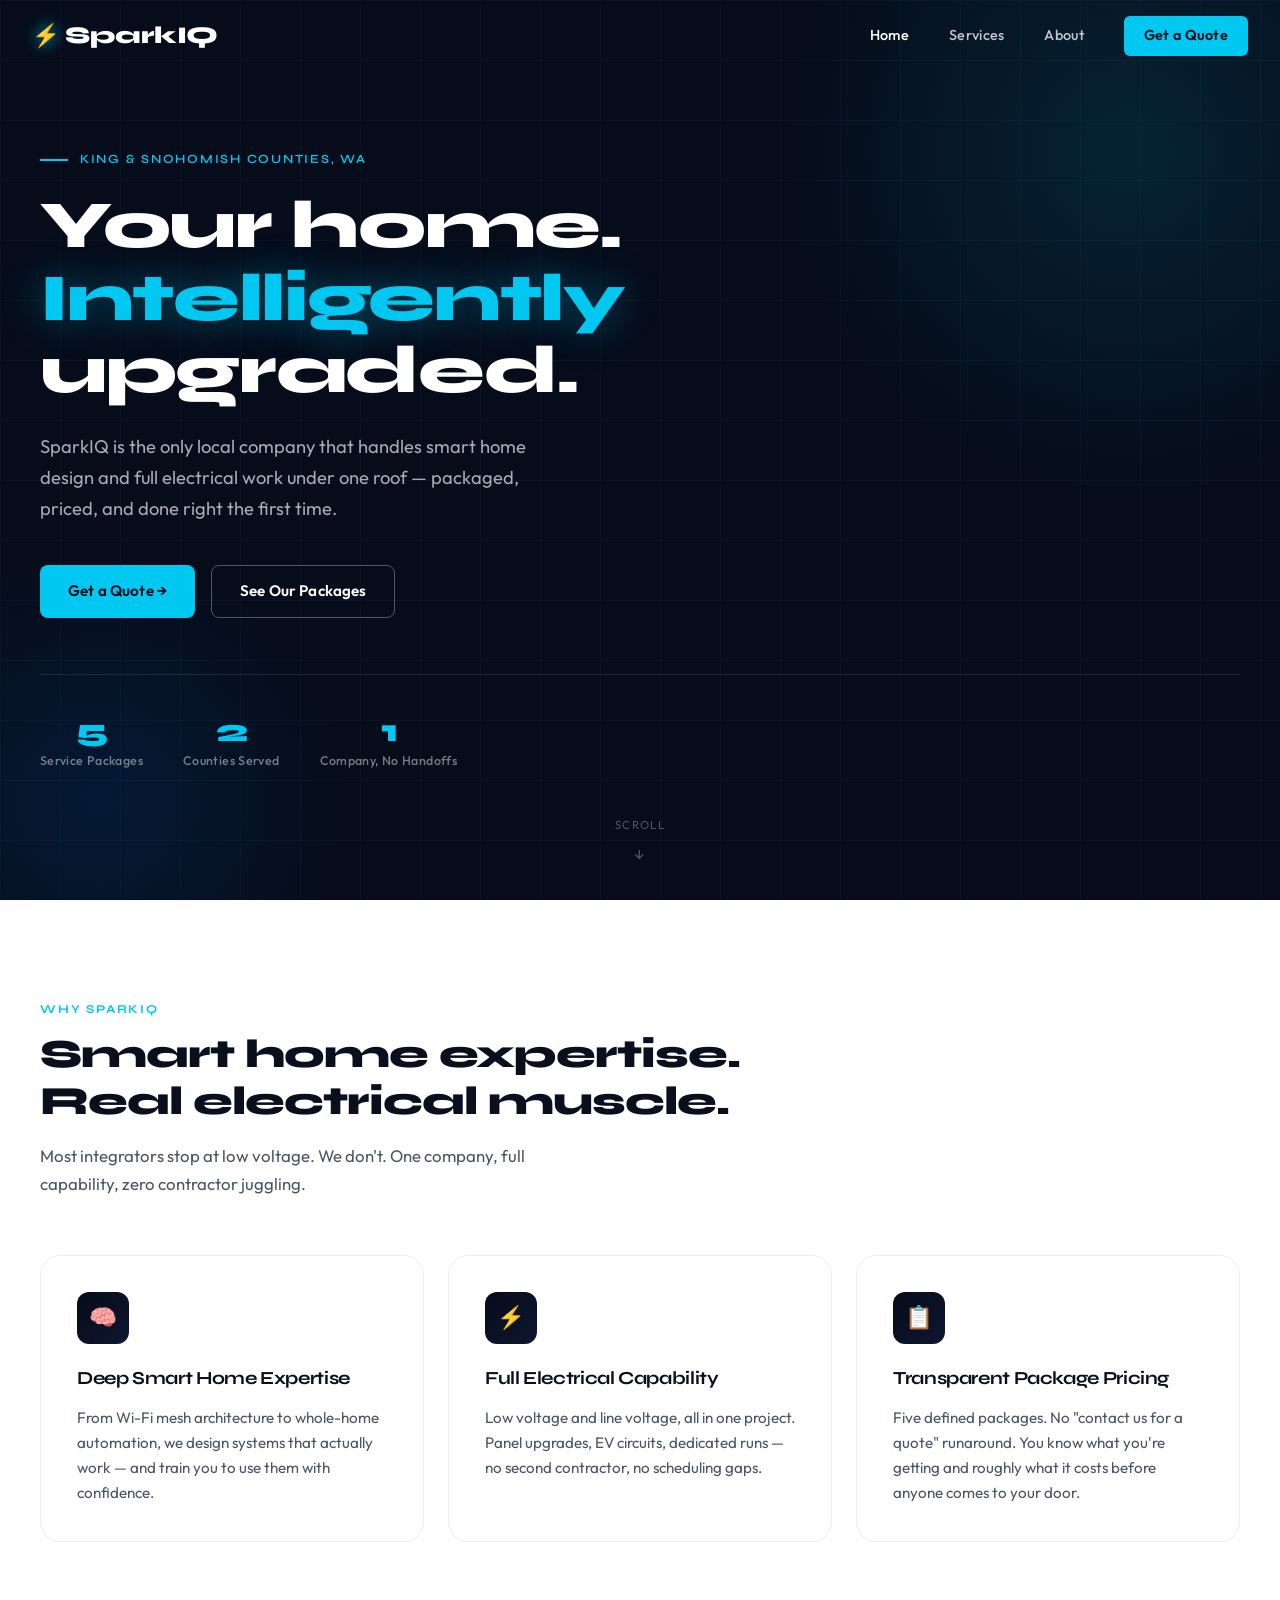
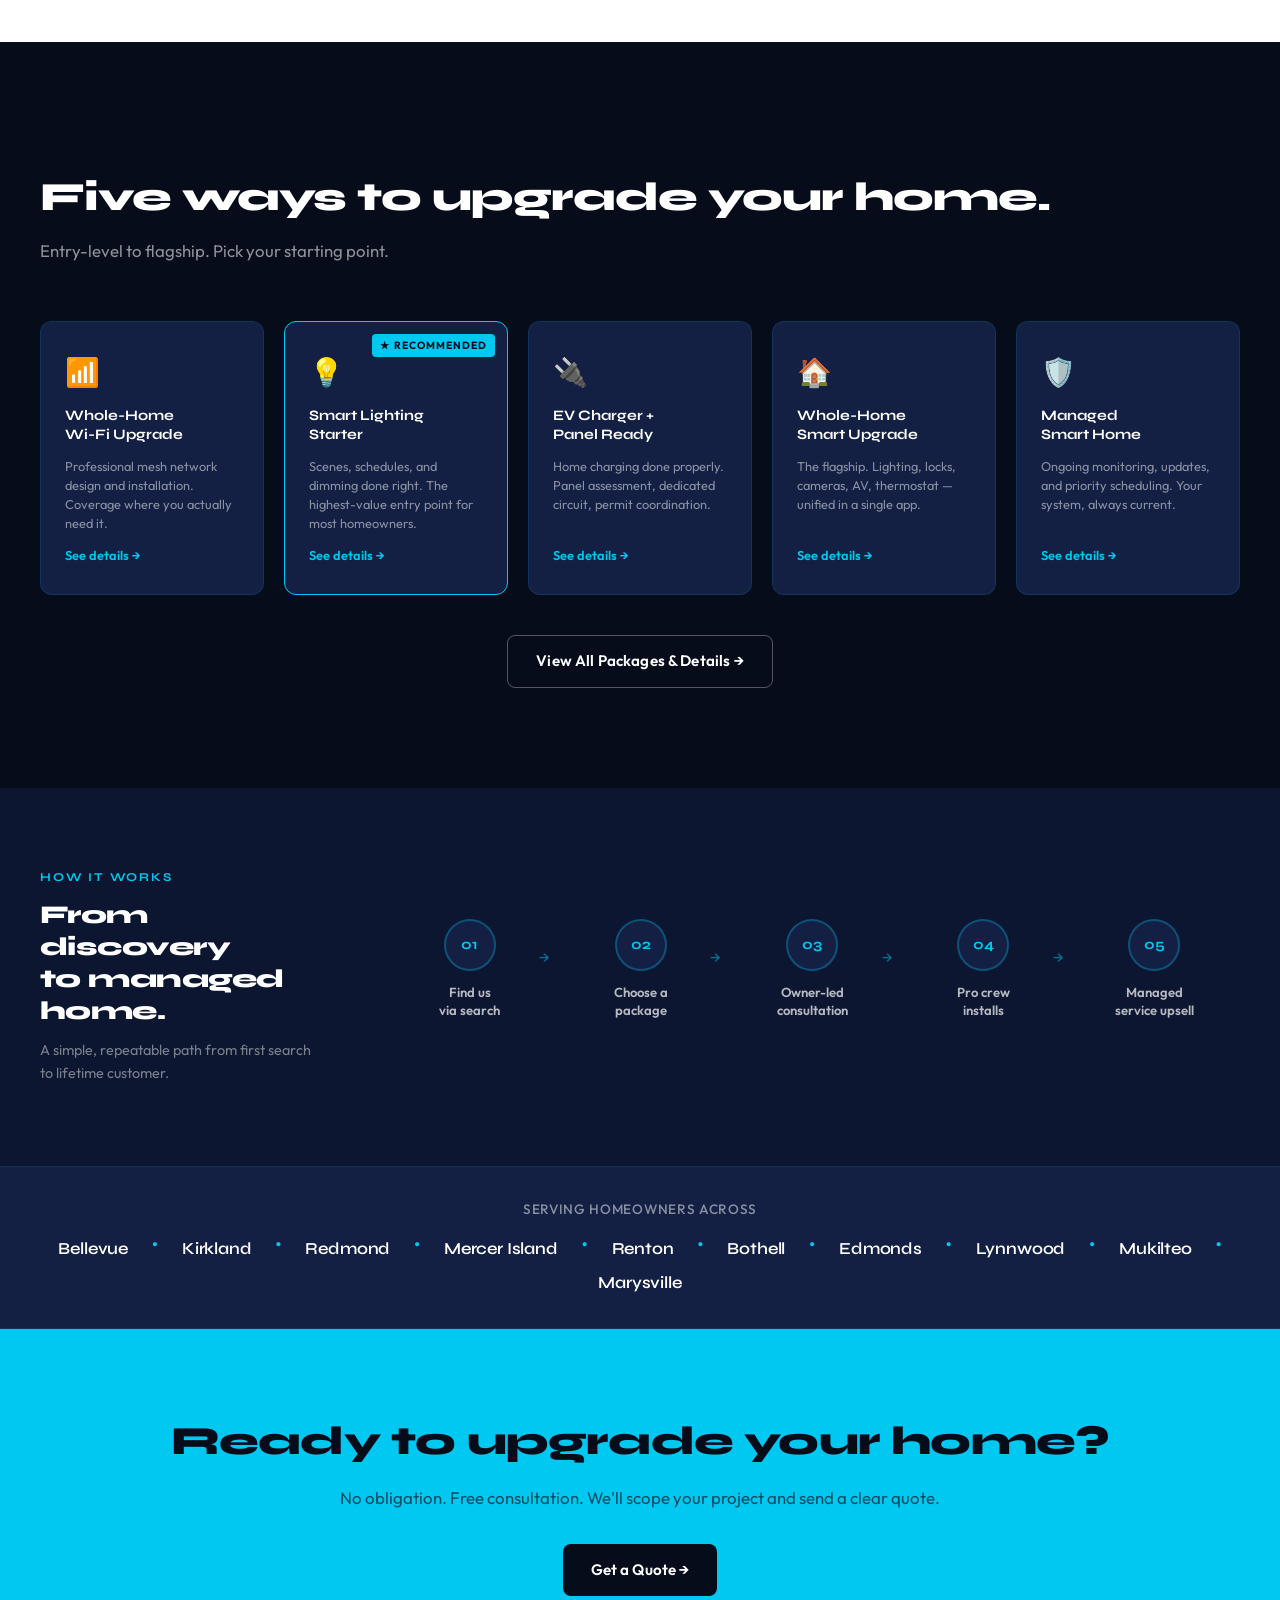
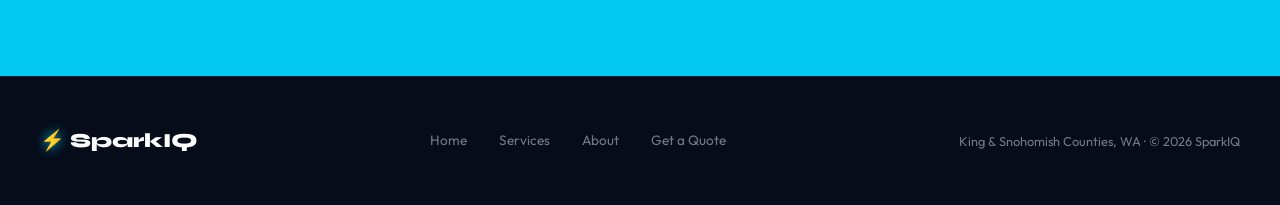
==== commit 5e9408b3: "Add cashflow model at /model; center hero stat numbers - model.html: interactive 12-month cash flow " ====
--- a/index.html
+++ b/index.html
@@ -17,7 +17,7 @@
       border-top: 1px solid rgba(255,255,255,0.1);
       flex-wrap: wrap;
     }
-    .hero-stat-item { text-align: left; }
+    .hero-stat-item { text-align: center; }
     .hero-stat-num {
       font-family: var(--font-display);
       font-weight: 800;
